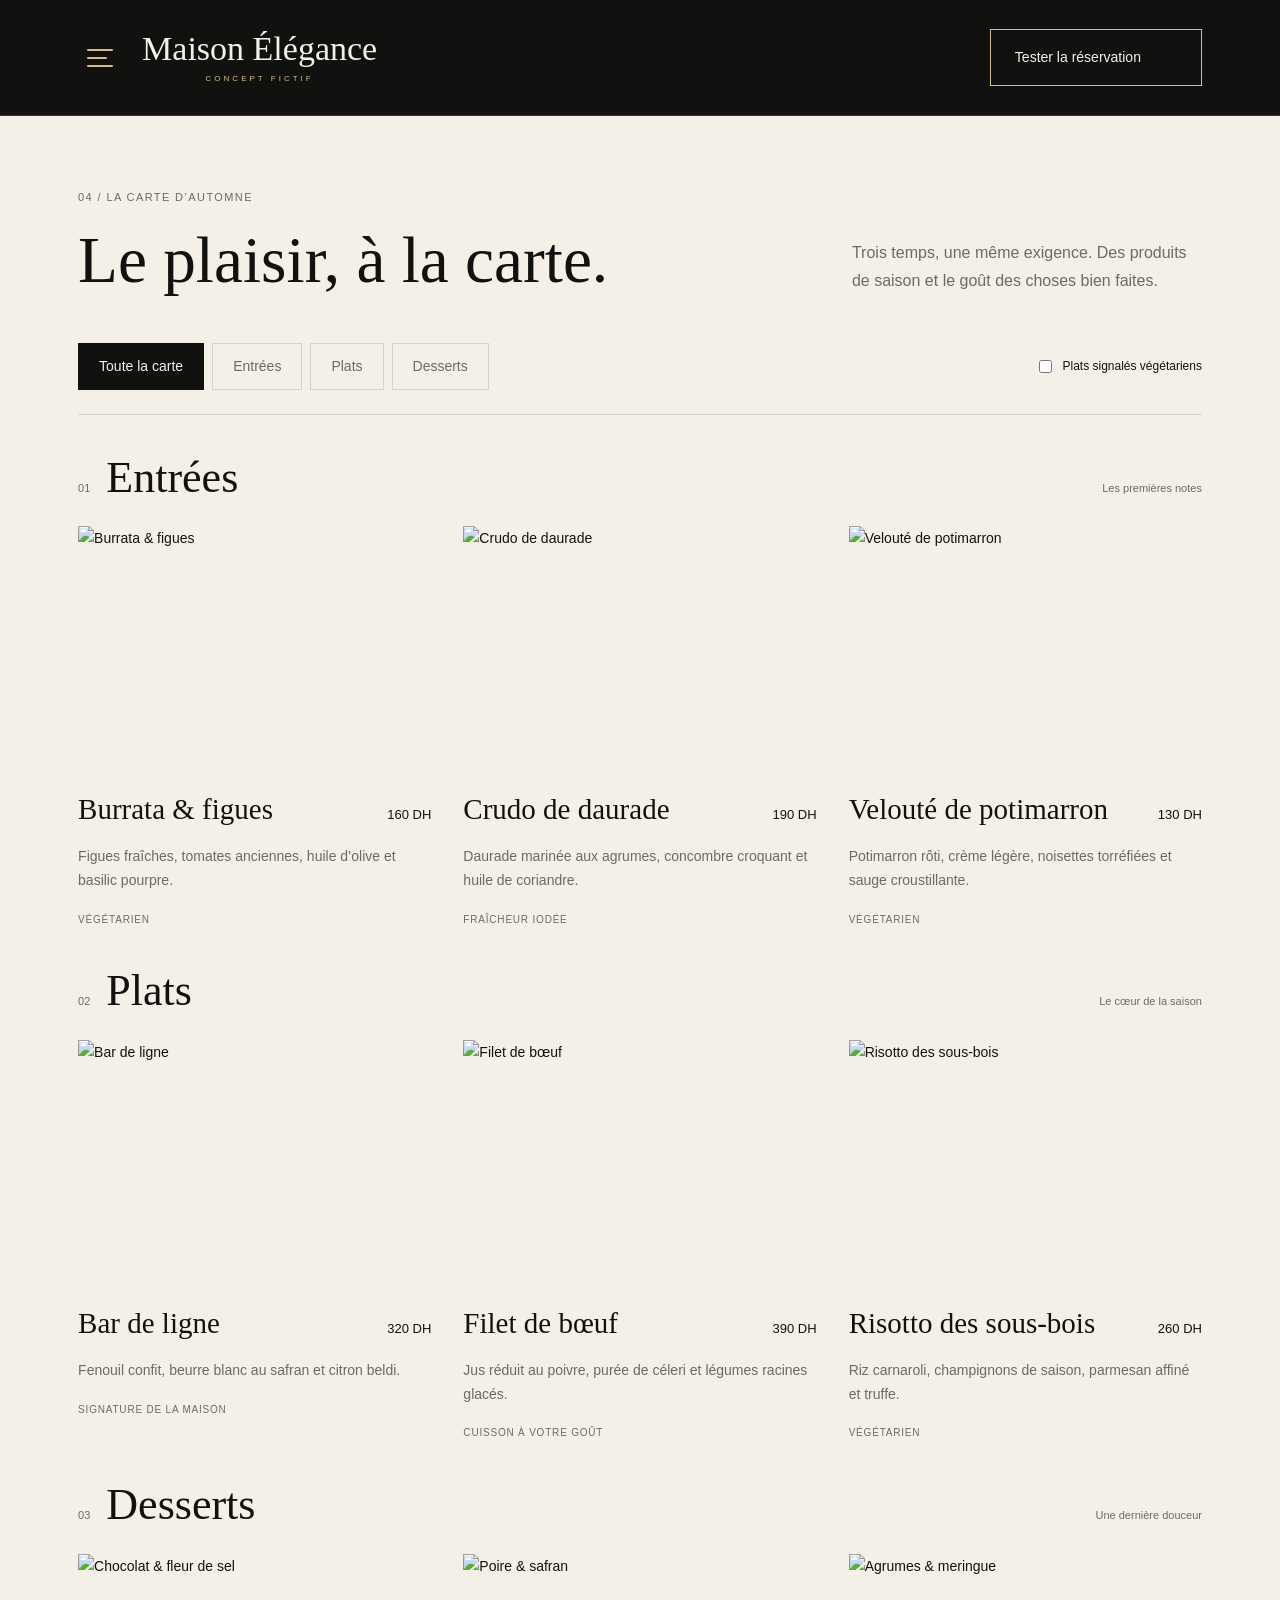
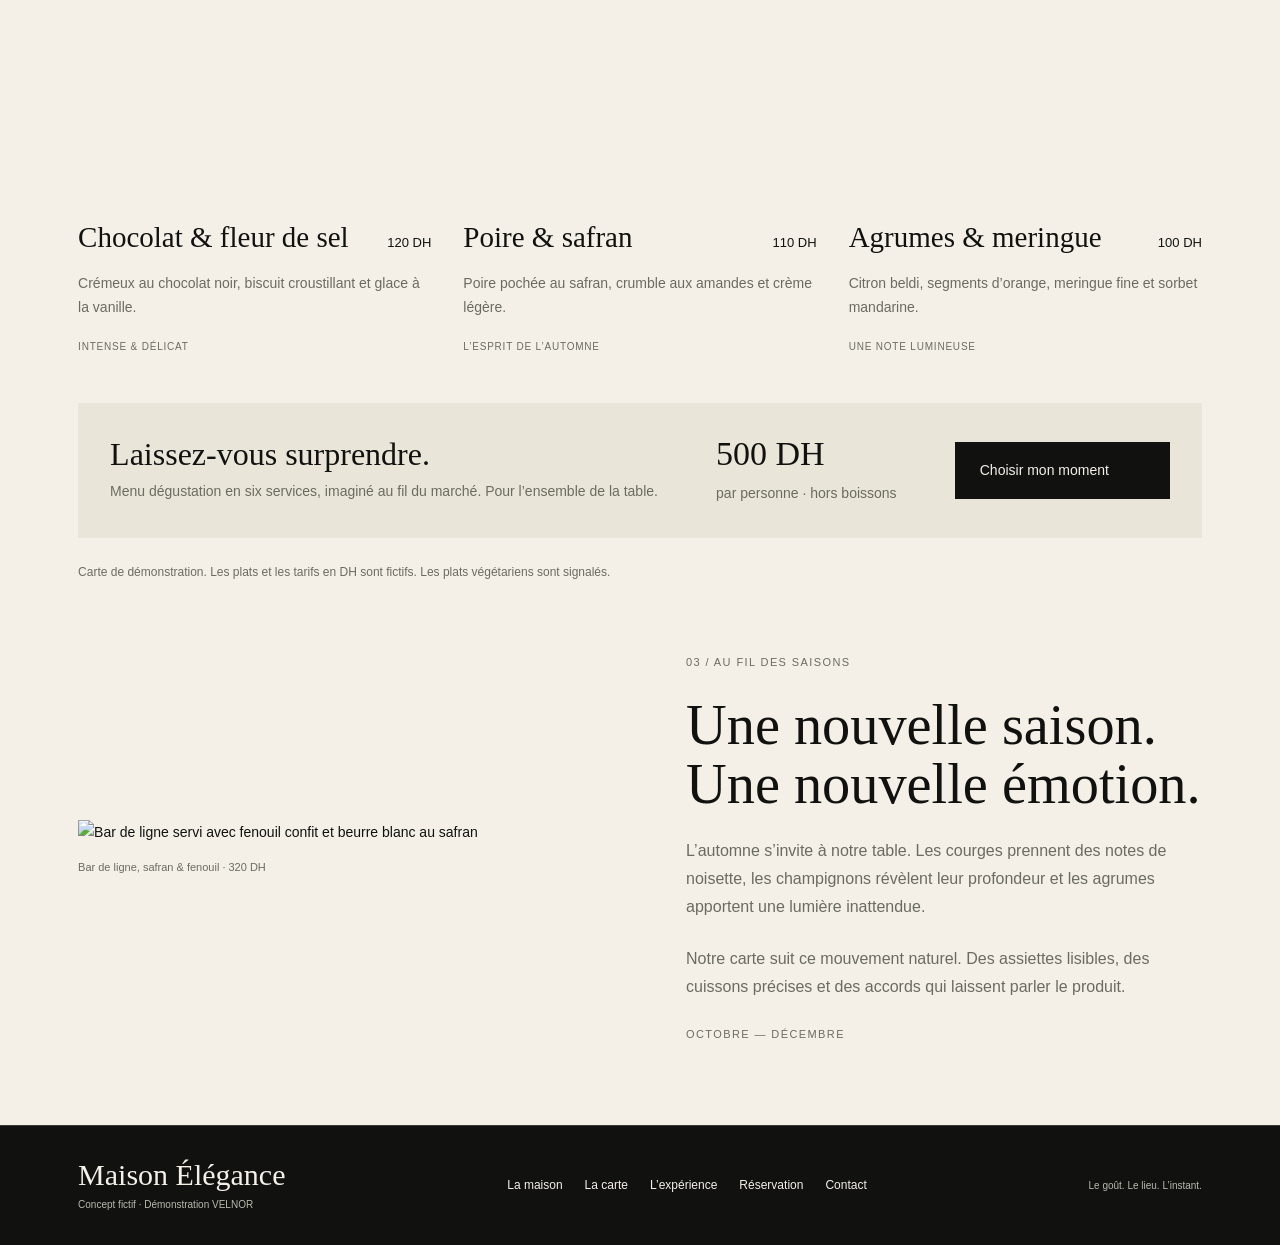
==== carte.html @ 6c057418 "Publier la démonstration Maison Élégance" ====
<!doctype html>
<html lang="fr"><head><meta charset="UTF-8"><meta name="viewport" content="width=device-width, initial-scale=1"><meta name="robots" content="noindex"><meta name="theme-color" content="#111210"><meta name="description" content="Maison Élégance, concept fictif de restaurant gastronomique à Casablanca. Une démonstration VELNOR."><title>La carte · Maison Élégance</title><link rel="stylesheet" href="fonts.css"><link rel="stylesheet" href="style.css?v=20261017-1"><script src="app.js?v=20261017-1" defer></script></head><body class=""><a class="skip" href="#main">Aller au contenu</a><header class="header" data-node-id="4:5559"><div class="header-identity"><button class="menu-toggle" type="button" aria-label="Ouvrir le menu" aria-controls="site-menu" aria-expanded="false" aria-haspopup="dialog"><span class="menu-lines" aria-hidden="true"><span></span><span></span><span></span></span></button><a class="brand" href="index.html" aria-label="Maison Élégance, accueil"><span>Maison Élégance</span><small>CONCEPT FICTIF</small></a></div><nav class="nav" id="navigation" aria-label="Réservation"><a class="button outline" href="reservation.html">Tester la réservation<img src="assets/imgArrowUpRight.svg" alt="" width="16" height="16"></a></nav></header><main class="page" id="main"><div class="page-intro"><div><p class="eyebrow">04 / La carte d’automne</p><h1>Le plaisir, à la carte.</h1></div><p>Trois temps, une même exigence. Des produits de saison et le goût des choses bien faites.</p></div><div class="filters" role="group" aria-label="Filtrer la carte"><button class="filter" data-filter="all" aria-pressed="true">Toute la carte</button><button class="filter" data-filter="entrees" aria-pressed="false">Entrées</button><button class="filter" data-filter="plats" aria-pressed="false">Plats</button><button class="filter" data-filter="desserts" aria-pressed="false">Desserts</button><label><input type="checkbox" id="vegetarian"> Plats signalés végétariens</label></div><p class="sr-only" id="menu-status" aria-live="polite" style="position:absolute;width:1px;height:1px;overflow:hidden;clip-path:inset(50%)">9 plats affichés</p><p class="empty" id="empty-menu" hidden>Aucun plat signalé végétarien dans cette catégorie. Essayez une autre catégorie ou désactivez le filtre.</p><section class="menu-section" data-category="entrees" aria-label="Entrées"><div class="category-heading"><span>01</span><h2>Entrées</h2><small>Les premières notes</small></div><div class="dishes"><button class="dish" data-vegetarian="true" aria-label="Découvrir Burrata &amp; figues"><span class="dish-image"><img src="assets/imgPhotographieDuPlat.png" alt="Burrata &amp; figues" loading="lazy"><span>Découvrir ↗</span></span><span class="dish-heading"><span class="dish-name" role="heading" aria-level="3">Burrata &amp; figues</span><span class="price">160 DH</span></span><span class="dish-description">Figues fraîches, tomates anciennes, huile d’olive et basilic pourpre.</span><span class="tag">Végétarien</span></button><button class="dish" data-vegetarian="false" aria-label="Découvrir Crudo de daurade"><span class="dish-image"><img src="assets/imgPhotographieDuPlat1.png" alt="Crudo de daurade" loading="lazy"><span>Découvrir ↗</span></span><span class="dish-heading"><span class="dish-name" role="heading" aria-level="3">Crudo de daurade</span><span class="price">190 DH</span></span><span class="dish-description">Daurade marinée aux agrumes, concombre croquant et huile de coriandre.</span><span class="tag">Fraîcheur iodée</span></button><button class="dish" data-vegetarian="true" aria-label="Découvrir Velouté de potimarron"><span class="dish-image"><img src="assets/imgPhotographieDuPlat2.png" alt="Velouté de potimarron" loading="lazy"><span>Découvrir ↗</span></span><span class="dish-heading"><span class="dish-name" role="heading" aria-level="3">Velouté de potimarron</span><span class="price">130 DH</span></span><span class="dish-description">Potimarron rôti, crème légère, noisettes torréfiées et sauge croustillante.</span><span class="tag">Végétarien</span></button></div></section><section class="menu-section" data-category="plats" aria-label="Plats"><div class="category-heading"><span>02</span><h2>Plats</h2><small>Le cœur de la saison</small></div><div class="dishes"><button class="dish" data-vegetarian="false" aria-label="Découvrir Bar de ligne"><span class="dish-image"><img src="assets/imgPhotographieDuPlat3.png" alt="Bar de ligne" loading="lazy"><span>Découvrir ↗</span></span><span class="dish-heading"><span class="dish-name" role="heading" aria-level="3">Bar de ligne</span><span class="price">320 DH</span></span><span class="dish-description">Fenouil confit, beurre blanc au safran et citron beldi.</span><span class="tag">Signature de la maison</span></button><button class="dish" data-vegetarian="false" aria-label="Découvrir Filet de bœuf"><span class="dish-image"><img src="assets/imgPhotographieDuPlat4.png" alt="Filet de bœuf" loading="lazy"><span>Découvrir ↗</span></span><span class="dish-heading"><span class="dish-name" role="heading" aria-level="3">Filet de bœuf</span><span class="price">390 DH</span></span><span class="dish-description">Jus réduit au poivre, purée de céleri et légumes racines glacés.</span><span class="tag">Cuisson à votre goût</span></button><button class="dish" data-vegetarian="true" aria-label="Découvrir Risotto des sous-bois"><span class="dish-image"><img src="assets/imgPhotographieDuPlat5.png" alt="Risotto des sous-bois" loading="lazy"><span>Découvrir ↗</span></span><span class="dish-heading"><span class="dish-name" role="heading" aria-level="3">Risotto des sous-bois</span><span class="price">260 DH</span></span><span class="dish-description">Riz carnaroli, champignons de saison, parmesan affiné et truffe.</span><span class="tag">Végétarien</span></button></div></section><section class="menu-section" data-category="desserts" aria-label="Desserts"><div class="category-heading"><span>03</span><h2>Desserts</h2><small>Une dernière douceur</small></div><div class="dishes"><button class="dish" data-vegetarian="false" aria-label="Découvrir Chocolat &amp; fleur de sel"><span class="dish-image"><img src="assets/imgPhotographieDuPlat6.png" alt="Chocolat &amp; fleur de sel" loading="lazy"><span>Découvrir ↗</span></span><span class="dish-heading"><span class="dish-name" role="heading" aria-level="3">Chocolat &amp; fleur de sel</span><span class="price">120 DH</span></span><span class="dish-description">Crémeux au chocolat noir, biscuit croustillant et glace à la vanille.</span><span class="tag">Intense & délicat</span></button><button class="dish" data-vegetarian="false" aria-label="Découvrir Poire &amp; safran"><span class="dish-image"><img src="assets/imgPhotographieDuPlat7.png" alt="Poire &amp; safran" loading="lazy"><span>Découvrir ↗</span></span><span class="dish-heading"><span class="dish-name" role="heading" aria-level="3">Poire &amp; safran</span><span class="price">110 DH</span></span><span class="dish-description">Poire pochée au safran, crumble aux amandes et crème légère.</span><span class="tag">L’esprit de l’automne</span></button><button class="dish" data-vegetarian="false" aria-label="Découvrir Agrumes &amp; meringue"><span class="dish-image"><img src="assets/imgPhotographieDuPlat8.png" alt="Agrumes &amp; meringue" loading="lazy"><span>Découvrir ↗</span></span><span class="dish-heading"><span class="dish-name" role="heading" aria-level="3">Agrumes &amp; meringue</span><span class="price">100 DH</span></span><span class="dish-description">Citron beldi, segments d’orange, meringue fine et sorbet mandarine.</span><span class="tag">Une note lumineuse</span></button></div></section><section class="tasting"><div><h2 style="font-size:32px">Laissez-vous surprendre.</h2><p>Menu dégustation en six services, imaginé au fil du marché. Pour l’ensemble de la table.</p></div><div><span class="tasting-price">500 DH</span><p>par personne · hors boissons</p></div><a class="button ink" href="reservation.html">Choisir mon moment<img src="assets/imgArrowUpRight.svg" alt="" width="16" height="16"></a></section><p class="menu-note">Carte de démonstration. Les plats et les tarifs en DH sont fictifs. Les plats végétariens sont signalés.</p><section class="split season"><figure style="margin:0"><img class="portrait" src="assets/imgBarEtFenouil.png" alt="Bar de ligne servi avec fenouil confit et beurre blanc au safran" loading="lazy"><figcaption class="caption">Bar de ligne, safran & fenouil · 320 DH</figcaption></figure><div class="editorial"><p class="eyebrow">03 / Au fil des saisons</p><h2>Une nouvelle saison. Une nouvelle émotion.</h2><p>L’automne s’invite à notre table. Les courges prennent des notes de noisette, les champignons révèlent leur profondeur et les agrumes apportent une lumière inattendue.</p><p>Notre carte suit ce mouvement naturel. Des assiettes lisibles, des cuissons précises et des accords qui laissent parler le produit.</p><p class="eyebrow">Octobre — Décembre</p></div></section></main><dialog id="dish-dialog" aria-labelledby="dish-title"><button class="dialog-close" aria-label="Fermer le détail du plat">×</button><img class="dialog-photo" alt=""><div class="dialog-content"><p class="tag"></p><div class="dish-heading"><h2 id="dish-title"></h2><span class="dialog-price price"></span></div><p class="dialog-description"></p><p class="form-info">Les ingrédients présentés ne constituent pas une liste exhaustive des allergènes.</p><a class="button ink" href="reservation.html">Tester la réservation<img src="assets/imgArrowUpRight.svg" alt="" width="16" height="16"></a></div></dialog><footer class="footer"><div><a class="footer-brand" href="index.html">Maison Élégance</a><p class="copyright">Concept fictif · Démonstration VELNOR</p></div><nav class="footer-links" aria-label="Navigation de pied de page"><a href="maison.html">La maison</a><a href="carte.html">La carte</a><a href="experience.html">L’expérience</a><a href="reservation.html">Réservation</a><a href="contact.html">Contact</a></nav><p>Le goût. Le lieu. L’instant.</p></footer><dialog class="navigation-drawer" id="site-menu" aria-label="Menu Maison Élégance"><div class="drawer-top"><button class="drawer-close" type="button" aria-label="Fermer le menu" autofocus><span class="menu-lines is-cross" aria-hidden="true"><span></span><span></span><span></span></span></button><span class="drawer-heading">Maison Élégance<small>CONCEPT FICTIF</small></span></div><div class="drawer-content"><p class="eyebrow">Explorez la maison</p><nav class="drawer-links" aria-label="Toutes les pages"><a href="index.html"><span class="drawer-number" aria-hidden="true">01</span><span>Accueil</span><span class="drawer-link-arrow" aria-hidden="true">↗</span></a><a href="maison.html"><span class="drawer-number" aria-hidden="true">02</span><span>La maison</span><span class="drawer-link-arrow" aria-hidden="true">↗</span></a><a href="carte.html" aria-current="page"><span class="drawer-number" aria-hidden="true">03</span><span>La carte</span><span class="drawer-link-arrow" aria-hidden="true">↗</span></a><a href="experience.html"><span class="drawer-number" aria-hidden="true">04</span><span>L’expérience</span><span class="drawer-link-arrow" aria-hidden="true">↗</span></a><a href="reservation.html"><span class="drawer-number" aria-hidden="true">05</span><span>Réservation</span><span class="drawer-link-arrow" aria-hidden="true">↗</span></a><a href="contact.html"><span class="drawer-number" aria-hidden="true">06</span><span>Contact</span><span class="drawer-link-arrow" aria-hidden="true">↗</span></a></nav><div class="drawer-signature"><span>MÉ</span><p>Le goût. Le lieu. L’instant.</p><small>GASTRONOMIE CONTEMPORAINE</small></div></div></dialog></body></html>
---- fonts.css ----
@font-face {
  font-family: 'Cormorant Garamond';
  font-style: italic;
  font-weight: 400;
  font-display: swap;
  src: url(assets/font-0.ttf) format('truetype');
}
@font-face {
  font-family: 'Cormorant Garamond';
  font-style: normal;
  font-weight: 400;
  font-display: swap;
  src: url(assets/font-1.ttf) format('truetype');
}
@font-face {
  font-family: 'Cormorant Garamond';
  font-style: normal;
  font-weight: 500;
  font-display: swap;
  src: url(assets/font-2.ttf) format('truetype');
}
@font-face {
  font-family: 'Inter';
  font-style: normal;
  font-weight: 400;
  font-display: swap;
  src: url(assets/font-3.ttf) format('truetype');
}
@font-face {
  font-family: 'Inter';
  font-style: normal;
  font-weight: 500;
  font-display: swap;
  src: url(assets/font-4.ttf) format('truetype');
}
@font-face {
  font-family: 'Inter';
  font-style: normal;
  font-weight: 600;
  font-display: swap;
  src: url(assets/font-5.ttf) format('truetype');
}
---- style.css ----
:root{--ink:#111210;--cream:#f4f0e8;--paper:#fcfaf6;--gold:#d7bd8d;--muted:#6c6b61;--line:#d8d3c7;--serif:'Cormorant Garamond',Georgia,serif;--sans:Inter,Arial,sans-serif}*{box-sizing:border-box}body{margin:0;background:var(--cream);color:var(--ink);font:14px/1.75 var(--sans)}a{color:inherit;text-decoration:none}button,input,select,textarea{font:inherit}button,a,input,select,textarea{-webkit-tap-highlight-color:transparent}button{cursor:pointer}a:focus-visible,button:focus-visible,input:focus-visible,select:focus-visible,textarea:focus-visible{outline:2px solid #b89a62;outline-offset:5px}button:disabled{cursor:default}h1,h2,h3,p{margin:0}h1,h2,h3{font-family:var(--serif);font-weight:400;line-height:1.04}h1{font-size:clamp(48px,5.1vw,76px)}h2{font-size:clamp(38px,4.4vw,64px)}h3{font-size:32px}.skip{position:fixed;top:-80px;left:20px;padding:10px 20px;background:var(--gold);z-index:100}.skip:focus{top:10px}.header{height:116px;padding:0 max(32px,6.1vw);display:flex;align-items:center;justify-content:space-between;background:var(--ink);color:var(--cream);border-bottom:1px solid #ffffff26;position:relative;z-index:20}.brand{display:flex;flex-direction:column;align-items:center;flex-shrink:0}.brand span{font:500 34px/1.15 var(--serif)}.brand small{font-size:8px;letter-spacing:3px;color:var(--gold);margin-top:4px}.nav{display:flex;align-items:center;gap:30px}.nav>a:not(.button){font-size:13px;padding:12px 0;position:relative}.nav>a[aria-current=page]:not(.button):after{content:'';position:absolute;bottom:4px;left:0;right:0;height:1px;background:var(--gold)}.nav a:not(.button):hover{color:var(--gold)}.button{display:inline-flex;align-items:center;justify-content:center;gap:20px;min-height:56px;padding:15px 24px;border:1px solid var(--gold);font-size:14px;font-weight:500;background:transparent;color:var(--cream);transition:background .2s,color .2s}.button:hover{background:var(--gold);color:var(--ink)}.button img{display:block;flex-shrink:0}.button.gold{background:var(--gold);color:var(--ink)}.button.gold:hover{background:#e4cea7}.button.ink{background:var(--ink);border-color:var(--ink);color:var(--cream)}.button.ink:hover{background:#30332c}.menu-toggle{display:none;background:none;color:var(--cream);border:1px solid #d7bd8d60;padding:8px 14px}.home{background:var(--ink);color:var(--cream)}.home .header{background:transparent}.hero{min-height:100svh;position:relative;display:flex;flex-direction:column;background:var(--ink)}.hero-photo,.experience-photo{position:absolute;inset:0;width:100%;height:100%;object-fit:cover}.hero:after{content:'';position:absolute;inset:0;background:linear-gradient(180deg,rgba(11,16,13,.73),rgba(16,18,15,.19) 40%,rgba(11,16,15,.94));pointer-events:none}.hero-content{z-index:1;position:relative;padding:clamp(72px,14vh,218px) max(32px,6.1vw) 32px;flex:1;display:flex;flex-direction:column;justify-content:space-between;gap:65px}.hero-invitation{max-width:990px;display:flex;flex-direction:column;align-items:flex-start;gap:26px}.eyebrow{font-size:11px;font-weight:500;letter-spacing:1.4px;text-transform:uppercase;color:var(--muted)}.hero .eyebrow{color:var(--gold);display:flex;gap:14px;align-items:center}.hero .eyebrow:before{content:'';height:1px;width:32px;background:var(--gold)}.hero h1{font-size:clamp(52px,7.25vw,104px);line-height:.98;max-width:990px}.hero-description{font-size:17px;line-height:1.7;max-width:510px}.actions{display:flex;gap:12px;flex-wrap:wrap;margin-top:6px}.hero-bottom{display:flex;align-items:end;justify-content:space-between;gap:32px;color:#b9b9ac;font-size:11px;line-height:1.6}.hero-bottom p{max-width:430px}.home-explore{display:flex;gap:28px;flex-wrap:wrap}.home-explore a{padding-bottom:6px;border-bottom:1px solid #d7bd8d60;color:var(--cream)}.page{max-width:1440px;margin:auto;padding:72px max(32px,6.1vw) 80px}.page-intro{display:flex;justify-content:space-between;align-items:end;gap:48px;margin-bottom:40px}.page-intro>div{display:flex;flex-direction:column;gap:20px}.page-intro>p{max-width:350px;color:var(--muted);font-size:16px}.split{display:grid;grid-template-columns:1fr 1fr;gap:8.2%;align-items:center}.editorial{display:flex;flex-direction:column;gap:24px}.editorial>p:not(.eyebrow){color:var(--muted);font-size:16px;line-height:1.75}.portrait{width:100%;height:590px;object-fit:cover}.caption{font-size:11px;color:var(--muted);margin-top:14px}.signature{border-top:1px solid var(--line);padding-top:20px;display:flex;align-items:center;justify-content:space-between;font:italic 26px var(--serif)}.signature span{color:#b89a62;font-style:normal;font-size:30px}.philosophy{background:var(--ink);color:var(--cream);padding:72px max(32px,6.1vw)}.philosophy>div{max-width:1264px;margin:auto}.philosophy .eyebrow{color:var(--gold)}.philosophy-title{display:flex;gap:50px;align-items:start;margin-bottom:40px}.philosophy-title>.eyebrow{width:295px}.convictions{display:grid;grid-template-columns:repeat(3,1fr);gap:40px}.conviction{border-top:1px solid #36382f;padding-top:20px}.roman{font:italic 32px var(--serif);color:var(--gold);margin-bottom:20px}.conviction h3{font-size:34px;margin-bottom:18px}.conviction p:last-child{color:#b9b9ac;font-size:15px}.next-page{margin-top:35px}.filters{display:flex;gap:8px;flex-wrap:wrap;align-items:center;border-bottom:1px solid var(--line);padding:8px 0 24px;margin-bottom:32px}.filter{border:1px solid var(--line);background:transparent;color:var(--muted);padding:10px 20px}.filter[aria-pressed=true]{background:var(--ink);color:var(--cream);border-color:var(--ink)}.filter:hover{border-color:var(--ink)}.filters label{margin-left:auto;display:flex;gap:8px;align-items:center;font-size:12px}.menu-section{margin-top:40px}.menu-section[hidden],.dish[hidden]{display:none}.category-heading{display:flex;align-items:baseline;gap:16px;margin-bottom:26px}.category-heading span{color:var(--muted);font-size:11px}.category-heading h2{font-size:44px}.category-heading small{margin-left:auto;color:var(--muted);font-size:11px}.dishes{display:grid;grid-template-columns:repeat(3,minmax(0,1fr));gap:32px}.dish{min-width:0;text-align:left;border:0;padding:0;background:transparent;color:var(--ink);display:flex;flex-direction:column;gap:18px}.dish-image{overflow:hidden;height:250px;width:100%;position:relative}.dish-image img{height:100%;width:100%;object-fit:cover;display:block;transition:transform .3s}.dish:hover .dish-image img{transform:scale(1.035)}.dish-image span{position:absolute;bottom:12px;right:12px;background:var(--paper);padding:6px 12px;font-size:10px;opacity:0;transition:opacity .2s}.dish:hover .dish-image span,.dish:focus-visible .dish-image span{opacity:1}.dish-heading{display:flex;align-items:baseline;gap:12px;justify-content:space-between;width:100%}.dish-heading .dish-name{font-size:29px}.price{font-size:13px;white-space:nowrap}.dish-description{font-size:14px;line-height:1.7;color:var(--muted)}.tag{font-size:10px;text-transform:uppercase;color:var(--muted);letter-spacing:.8px}.tasting{margin-top:48px;padding:32px;background:#eae5d9;display:flex;justify-content:space-between;align-items:center;gap:24px}.tasting p{color:var(--muted);font-size:14px;margin-top:8px}.tasting-price{white-space:nowrap;font:34px var(--serif)}.menu-note{color:var(--muted);font-size:12px;margin-top:24px}.season{margin-top:70px}.season .portrait{height:440px}.experience{background:var(--ink);color:var(--cream);position:relative;min-height:calc(100svh - 116px);padding:64px max(32px,6.1vw);display:flex;flex-direction:column;justify-content:space-between;gap:70px}.experience:after{content:'';position:absolute;inset:0;background:rgba(16,18,15,.5)}.experience>*:not(img){z-index:1;position:relative}.experience .eyebrow{color:var(--gold)}.experience-invitation{max-width:880px;margin:auto;text-align:center;display:flex;flex-direction:column;align-items:center;gap:28px}.experience-invitation h1{font-size:clamp(52px,5.3vw,76px)}.experience-invitation>p{font-size:16px;max-width:780px}.experience-bottom{text-align:center;color:var(--gold);font-size:10px;letter-spacing:1.8px}.reservation{align-items:start;grid-template-columns:430fr 734fr;gap:8%}.reservation .editorial{padding-top:22px}.notice{border-left:1px solid #b89a62;padding-left:20px;font-size:13px;color:var(--muted)}.notice strong{display:block;color:var(--ink);font-size:12px;margin-bottom:8px}.booking-form{background:var(--paper);padding:32px;display:flex;flex-direction:column;gap:24px}.form-heading{display:flex;justify-content:space-between;align-items:center;border-bottom:1px solid var(--line);padding-bottom:22px}.form-heading span{font-size:9px;color:var(--muted);letter-spacing:1px}.fields{display:grid;grid-template-columns:repeat(3,minmax(0,1fr));gap:16px}.fields.two{grid-template-columns:repeat(2,minmax(0,1fr))}.field{display:flex;flex-direction:column;gap:10px;font-size:12px;font-weight:500;min-width:0}.field input,.field select,.field textarea{width:100%;min-width:0;min-height:58px;border:1px solid var(--line);border-radius:2px;background:var(--paper);padding:16px;color:var(--ink);font-size:14px;font-weight:400}.field textarea{resize:vertical}.form-info{font-size:11px;color:var(--muted);line-height:1.7}.booking-form .button{width:100%}.error{color:#8b3226;font-size:12px;line-height:1.5}.confirmation{padding:36px;background:var(--paper);border-top:3px solid #b89a62;display:flex;flex-direction:column;gap:22px}.confirmation[hidden]{display:none}.confirmation dl{display:grid;grid-template-columns:1fr 1fr;gap:14px}.confirmation dt{font-size:11px;color:var(--muted)}.confirmation dd{margin:0;font-size:15px}.checkmark{height:44px;width:44px;border:1px solid #b89a62;border-radius:50%;display:grid;place-items:center;color:#b89a62;font-size:24px}.contact-page{background:var(--ink);color:var(--cream)}.contact-page .eyebrow{color:var(--gold)}.contact-grid{display:grid;grid-template-columns:450fr 726fr;gap:88px}.contact-info{display:flex;flex-direction:column;gap:28px}.contact-info h2{font:11px var(--sans);color:var(--gold);letter-spacing:1px;margin-bottom:12px}.contact-info p{font-size:16px;line-height:1.8}.hours{border-top:1px solid #36382f;padding-top:24px}.hours dl{display:grid;grid-template-columns:auto auto;gap:16px 24px;font-size:13px}.hours dd{margin:0;text-align:right;color:#b9b9ac}.contact-info .form-info{color:#b9b9ac;font-size:11px}.map{background:#e7e3d9;height:456px;position:relative;overflow:hidden;display:flex;flex-direction:column;justify-content:space-between;padding:32px;color:var(--muted)}.map-roads{position:absolute;inset:0;background:linear-gradient(transparent 26%,#f5f2e9 26%,#f5f2e9 28%,transparent 28%,transparent 53%,#f5f2e9 53%,#f5f2e9 55%,transparent 55%,transparent 76%,#f5f2e9 76%,#f5f2e9 78%,transparent 78%),linear-gradient(90deg,transparent 18%,#f5f2e9 18%,#f5f2e9 19.2%,transparent 19.2%,transparent 51%,#f5f2e9 51%,#f5f2e9 52.2%,transparent 52.2%,transparent 82%,#f5f2e9 82%,#f5f2e9 83.2%,transparent 83.2%)}.map-garden{position:absolute;left:20%;top:31%;width:20%;height:17%;background:#d5d8ca;border-radius:3px}.map-square{position:absolute;left:64%;top:59%;width:14%;height:11%;background:#dad3c4;border-radius:3px}.map>p{font-size:10px;position:relative}.map-pin{position:relative;align-self:center;display:flex;flex-direction:column;align-items:center;gap:16px}.map-pin span{background:var(--ink);color:var(--gold);font:25px var(--serif);width:62px;height:62px;border-radius:50%;display:grid;place-items:center}.map-pin div{background:var(--paper);padding:16px 24px;text-align:center}.map-pin strong{font:28px var(--serif);display:block;color:var(--ink)}.map-pin small{font-size:10px}.copy-button{background:none;padding:0;border:0;color:var(--cream);text-align:left}.copy-button span{display:block;font-size:10px;color:var(--gold);margin-top:6px}.contact-actions{display:flex;gap:12px;flex-wrap:wrap;margin-top:8px}.footer{background:var(--ink);color:#b9b9ac;border-top:1px solid #36382f;padding:32px max(32px,6.1vw);display:flex;justify-content:space-between;gap:30px;align-items:center;font-size:10px}.footer-brand{font:30px var(--serif);color:var(--cream)}.footer-links{display:flex;gap:22px;flex-wrap:wrap;font-size:12px;color:var(--cream)}.footer .copyright{margin-top:4px}dialog{width:min(820px,calc(100% - 32px));border:0;background:var(--paper);color:var(--ink);padding:0;max-height:90svh;overflow:auto}dialog::backdrop{background:#111210b8;backdrop-filter:blur(4px)}.dialog-close{position:absolute;top:16px;right:16px;background:var(--paper);border:0;width:40px;height:40px;font-size:25px;z-index:2}.dialog-photo{display:block;width:100%;height:360px;object-fit:cover}.dialog-content{padding:32px;display:flex;flex-direction:column;gap:16px}.dialog-content h2{font-size:40px}.dialog-content .button{align-self:start;margin-top:8px}.dialog-content>p{color:var(--muted)}.dialog-content .tag{color:#9a7c45}.empty{padding:32px;background:var(--paper);color:var(--muted)}.empty[hidden]{display:none}.status{min-height:22px;font-size:12px;color:var(--gold)}.home .header{animation:kf_4_5559_opacity_0 2s linear,kf_4_5559_translate_0 2s linear;animation-iteration-count:infinite}.hero-content{animation:kf_4_5571_opacity_0 2s linear,kf_4_5571_translate_0 2s linear;animation-iteration-count:infinite}@keyframes kf_4_5559_opacity_0{0%{animation-timing-function:ease-out;opacity:.9}40%{opacity:1}100%{opacity:1}}@keyframes kf_4_5559_translate_0{0%{animation-timing-function:ease-out;translate:0px 8px}40%{translate:0px 0px}100%{translate:0px 0px}}@keyframes kf_4_5571_opacity_0{0%{opacity:.9}6%{animation-timing-function:ease-out;opacity:.9}46%{opacity:1}100%{opacity:1}}@keyframes kf_4_5571_translate_0{0%{translate:0px 8px}6%{animation-timing-function:ease-out;translate:0px 8px}46%{translate:0px 0px}100%{translate:0px 0px}}@media(min-width:1600px){.header{padding-inline:max(88px,calc((100vw - 1264px)/2))}.hero-content{padding-inline:max(88px,calc((100vw - 1264px)/2))}}@media(max-width:1100px){.header{padding:0 40px;height:96px}.brand span{font-size:30px}.nav{gap:20px}.nav>a:not(.button){font-size:12px}.nav>.button{padding:14px 16px;gap:12px}.page{padding:56px 40px}.split{gap:48px}.portrait{height:510px}.contact-grid{gap:40px}.fields{grid-template-columns:1fr}.fields.two{grid-template-columns:1fr 1fr}.dishes{gap:24px}.dish-image{height:220px}.experience{min-height:calc(100svh - 96px)}}@media(max-width:850px){.menu-toggle{display:block}.header{height:88px;padding:0 32px}.nav{display:none;position:absolute;top:88px;left:0;right:0;padding:24px 32px 32px;background:var(--ink);flex-direction:column;align-items:stretch;gap:8px;border-bottom:1px solid #36382f}.nav.open{display:flex}.nav>a:not(.button){font-size:15px}.nav>.button{margin-top:12px}.page{padding:48px 32px}.page-intro{align-items:start;flex-direction:column;gap:24px}.page-intro>p{max-width:550px}.split{gap:32px}.portrait{height:430px}.editorial>p:not(.eyebrow){font-size:14px}.philosophy-title{flex-direction:column;gap:24px}.convictions{gap:24px}.conviction h3{font-size:28px}.conviction p:last-child{font-size:13px}.dishes{grid-template-columns:1fr}.dish{display:grid;grid-template-columns:230px 1fr;grid-template-rows:auto 1fr auto;column-gap:24px;row-gap:8px}.dish-image{grid-row:1/4;height:186px}.dish-heading{align-self:end}.dish-description{align-self:center}.dish-image span{opacity:1}.filters label{width:100%;margin:8px 0 0}.reservation{grid-template-columns:1fr}.reservation .editorial{max-width:550px}.fields{grid-template-columns:repeat(3,minmax(0,1fr))}.contact-grid{grid-template-columns:1fr}.contact-info{display:grid;grid-template-columns:1fr 1fr;gap:30px}.contact-info>.form-info,.contact-info>.contact-actions,.contact-info>.status{grid-column:1/-1}.contact-info .hours{grid-column:2;grid-row:1/3;border-top:0;padding-top:0}.experience{min-height:calc(100svh - 88px);padding-inline:32px}.footer{align-items:start;flex-wrap:wrap}.hero-content{padding-top:100px}.hero-bottom{align-items:start;flex-direction:column;gap:24px}.home-explore{gap:22px}}@media(max-width:550px){.header{height:84px;padding:0 24px}.brand span{font-size:28px}.nav{top:84px;padding-inline:24px}.hero-content{padding:100px 24px 24px;gap:60px}.hero h1{font-size:56px}.hero-description{font-size:15px}.hero-invitation{gap:24px}.hero .eyebrow{font-size:9px;letter-spacing:.7px}.actions{width:100%;flex-direction:column}.actions .button{width:100%}.hero-bottom p{font-size:10px}.home-explore{font-size:11px;gap:20px}.page{padding:40px 24px 48px}.split{grid-template-columns:1fr;gap:32px}.portrait{height:430px}.editorial>p:not(.eyebrow){font-size:15px}.philosophy{padding:48px 24px}.convictions{grid-template-columns:1fr;gap:30px}.conviction h3{font-size:32px}.conviction p:last-child{font-size:14px}.philosophy-title{margin-bottom:30px}.category-heading h2{font-size:38px}.category-heading small{font-size:9px}.dish{display:flex;gap:16px}.dish-image{height:236px}.dish-heading .dish-name{font-size:29px}.dishes{gap:32px}.filter{padding:10px 14px;font-size:12px}.tasting{flex-direction:column;align-items:start;padding:24px}.menu-note{font-size:11px}.season{margin-top:48px}.season .portrait{height:342px}.experience{min-height:calc(100svh - 84px);padding:40px 24px}.experience-invitation h1{font-size:52px}.experience-invitation>p{font-size:15px}.experience .eyebrow{font-size:9px}.experience-bottom{font-size:8px;letter-spacing:1px}.booking-form{padding:24px;gap:22px}.form-heading h2{font-size:30px}.fields{grid-template-columns:1fr}.fields.two{grid-template-columns:1fr}.confirmation{padding:24px}.contact-info{display:flex;gap:28px}.contact-info .hours{border-top:1px solid #36382f;padding-top:24px}.contact-info p{font-size:15px}.map{height:370px;padding:24px}.footer{padding:28px 24px;gap:20px}.footer-links{gap:16px;font-size:11px}.dialog-photo{height:250px}.dialog-content{padding:24px}.dialog-content h2{font-size:34px}}@media(prefers-reduced-motion:reduce){*,*:before,*:after{animation:none!important;transition:none!important}}

.dish-name{font-family:var(--serif);font-weight:400;line-height:1.08}.home-explore{align-items:center}.discover-arrow{border:0!important;padding-bottom:0!important}.discover-arrow img{display:block}.field:has(.field-icon){position:relative}.field-icon{position:absolute;right:16px;bottom:20px;pointer-events:none}.field:has(.field-icon) select{appearance:none;padding-right:42px}.field:has(.field-icon) input[type=date]{padding-right:42px}.field input[type=date]::-webkit-calendar-picker-indicator{opacity:0;position:absolute;right:8px;width:24px;height:32px;cursor:pointer}

/* Smooth movement, without the original repeating entrance animations. */
:root{--motion-ease:cubic-bezier(.22,1,.36,1)}
html{scroll-behavior:smooth}
.home .header,.hero-content{animation:none}
main{animation:page-arrive .55s var(--motion-ease) backwards;opacity:1;transition:opacity .19s ease,translate .19s ease}
.is-leaving main{animation:none;opacity:0;translate:0 -6px;pointer-events:none}
@keyframes page-arrive{from{opacity:0;transform:translateY(14px)}to{opacity:1;transform:translateY(0)}}
.button{transition:background .3s ease,color .3s ease,border-color .3s ease,transform .4s var(--motion-ease)}
.button img{transition:transform .4s var(--motion-ease)}
.button:hover img{transform:translate(2px,-2px)}
.filter,.menu-toggle{transition:background .28s ease,color .28s ease,border-color .28s ease}
.nav>a,.home-explore a,.footer-links a{transition:color .25s ease,border-color .25s ease}
.dish-image img{transition:transform .65s var(--motion-ease)}
.dish-image span{transition:opacity .3s ease,transform .4s var(--motion-ease);transform:translateY(4px)}
.dish:hover .dish-image span,.dish:focus-visible .dish-image span{transform:translateY(0)}
.field input,.field select,.field textarea{transition:border-color .25s ease,box-shadow .25s ease}
.field input:focus,.field select:focus,.field textarea:focus{border-color:#b89a62;box-shadow:0 0 0 3px #b89a6214}
::view-transition-old(root){animation:content-out .18s ease both}
::view-transition-new(root){animation:content-in .32s var(--motion-ease) both}
@keyframes content-out{to{opacity:0}}
@keyframes content-in{from{opacity:0}to{opacity:1}}
@media(max-width:850px){
 .nav{display:flex;opacity:0;visibility:hidden;pointer-events:none;transform:translateY(-10px);transition:opacity .28s ease,transform .38s var(--motion-ease),visibility 0s linear .38s}
 .nav.open{opacity:1;visibility:visible;pointer-events:auto;transform:translateY(0);transition-delay:0s}
}
@media(prefers-reduced-motion:reduce){
 html{scroll-behavior:auto}
 *,*:before,*:after{animation:none!important;transition:none!important}
 main{transform:none!important}
 ::view-transition-old(root),::view-transition-new(root){animation:none!important}
}
::view-transition{pointer-events:none}

/* Three-line navigation, available on every screen size. */
.header{gap:28px}
.header-identity{display:flex;align-items:center;gap:20px;min-width:0}
.header .menu-toggle,.drawer-close{display:flex;align-items:center;justify-content:center;flex-shrink:0;width:44px;height:44px;padding:0;border:0;background:transparent;color:var(--gold);cursor:pointer}
.menu-lines{display:block;position:relative;width:26px;height:22px}
.menu-lines>span{display:block;position:absolute;left:0;width:26px;height:2px;background:currentColor;border-radius:1px;transition:transform .35s var(--motion-ease),opacity .2s ease,width .3s ease}
.menu-lines>span:nth-child(1){top:2px}
.menu-lines>span:nth-child(2){top:10px;width:20px}
.menu-lines>span:nth-child(3){top:18px}
.menu-toggle:hover .menu-lines>span:nth-child(2){width:26px}
.menu-toggle[aria-expanded=true] .menu-lines>span:nth-child(1),.is-cross>span:nth-child(1){transform:translateY(8px) rotate(45deg)}
.menu-toggle[aria-expanded=true] .menu-lines>span:nth-child(2),.is-cross>span:nth-child(2){opacity:0}
.menu-toggle[aria-expanded=true] .menu-lines>span:nth-child(3),.is-cross>span:nth-child(3){transform:translateY(-8px) rotate(-45deg)}
html.menu-is-open{overflow:hidden;scrollbar-gutter:stable}
.navigation-drawer{position:fixed;inset:0 auto 0 0;margin:0;width:min(430px,92vw);max-width:none;height:100dvh;max-height:none;padding:0;border:0;border-right:1px solid #d7bd8d35;border-radius:0;background:var(--ink);color:var(--cream);overflow-y:auto;overscroll-behavior:contain;box-shadow:24px 0 80px #0004}
.navigation-drawer::backdrop{background:#080c09a8;backdrop-filter:blur(5px);animation:drawer-shade-in .35s ease both}
.navigation-drawer.is-closing::backdrop{animation:drawer-shade-out .26s ease both}
.drawer-top{display:flex;align-items:center;gap:20px;padding:30px 28px;border-bottom:1px solid #d7bd8d26}
.drawer-heading{font:30px/1.1 var(--serif);text-align:center}
.drawer-heading small{display:block;margin-top:8px;color:var(--gold);font:8px var(--sans);letter-spacing:3px}
.drawer-content{padding:28px 34px;display:flex;flex-direction:column;min-height:calc(100dvh - 112px)}
.drawer-content>.eyebrow{font-size:10px;letter-spacing:2px;color:var(--gold);margin-bottom:24px}
.drawer-links{display:flex;flex-direction:column}
.drawer-links a{display:flex;align-items:center;gap:20px;padding:13px 0;color:var(--cream);border-bottom:1px solid #d7bd8d1c;font:30px/1.2 var(--serif);transition:color .25s ease,padding-left .35s var(--motion-ease)}
.drawer-links a:hover,.drawer-links a[aria-current=page]{color:var(--gold)}
.drawer-links a:hover{padding-left:8px}
.drawer-number{color:#b8aa91;font:10px var(--sans);letter-spacing:1px}
.drawer-link-arrow{margin-left:auto;font:18px var(--sans);opacity:0;transform:translate(-4px,4px);transition:opacity .25s ease,transform .35s var(--motion-ease)}
.drawer-links a:hover .drawer-link-arrow,.drawer-links a[aria-current=page] .drawer-link-arrow{opacity:1;transform:translate(0,0)}
.drawer-signature{margin-top:auto;padding-top:40px}
.drawer-signature>span{font:30px var(--serif);color:var(--gold)}
.drawer-signature p{font:italic 24px var(--serif);margin:12px 0}
.drawer-signature small{font-size:8px;letter-spacing:1.7px;color:#b9b9ac}
@keyframes drawer-shade-in{from{opacity:0}to{opacity:1}}
@keyframes drawer-shade-out{from{opacity:1}to{opacity:0}}
@media(max-width:1000px){.header .nav{display:none;visibility:hidden;pointer-events:none}.header-identity{gap:20px}}
@media(max-width:550px){.header-identity{gap:14px}.header .menu-toggle{width:36px}.drawer-top{padding:20px 20px;gap:16px}.drawer-heading{font-size:27px}.drawer-content{padding:28px 26px;min-height:calc(100dvh - 85px)}.drawer-links a{font-size:29px;padding:14px 0}.drawer-signature{padding-top:28px}}
@media(prefers-reduced-motion:reduce){.navigation-drawer::backdrop{animation:none!important}.drawer-links a,.menu-lines>span{transition:none!important}}

/* Keep outline actions legible for pointer, keyboard and touch interaction. */
.button.outline:is(:hover,:focus-visible,:active){background:var(--gold);border-color:var(--gold);color:var(--ink)}
.button.outline:is(:hover,:focus-visible,:active) img{filter:brightness(0)}

/* An editorial journey through the experience, within the existing identity. */
.experience-page{background:var(--cream)}
.experience-intro{min-height:690px;min-height:max(620px,calc(86svh - 116px));gap:54px;padding-block:44px 32px}
.experience-intro:after{background:linear-gradient(180deg,#11121045,#11121080 42%,#111210c7)}
.experience-intro .experience-photo{object-position:center 55%}
.experience-intro .experience-invitation{max-width:880px;gap:28px}
.experience-intro h1{font-size:clamp(60px,6.1vw,90px);line-height:1.01}
.experience-intro .experience-invitation>p{max-width:540px;color:var(--cream);line-height:1.85}
.experience-intro .experience-invitation>.button{margin-top:8px}
.experience-discover{display:flex;gap:16px;align-items:center;align-self:center;font-size:11px;letter-spacing:.5px;color:var(--cream)}
.experience-discover span{color:var(--gold);font-size:24px;line-height:1}
.experience-chapters{display:grid;grid-template-columns:repeat(3,minmax(0,1fr));max-width:1264px;margin:auto;padding:0 0;border-bottom:1px solid var(--line)}
.experience-chapters a{display:flex;gap:18px;align-items:center;padding:26px 30px;font-size:12px;color:var(--ink);transition:background .2s ease}
.experience-chapters a+a{border-left:1px solid var(--line)}
.experience-chapters a:hover{background:#eae5d9}
.experience-chapters a>span:first-child{font-size:10px;color:#8a7041}
.experience-chapters a>span:last-child{margin-left:auto;color:#8a7041;font-size:18px}
.experience-story{display:grid;grid-template-columns:1fr 1fr;gap:clamp(40px,7vw,108px);align-items:center;max-width:1440px;margin:auto;padding:100px max(32px,6.1vw)}
.experience-page section[id]{scroll-margin-top:32px}
.experience-figure{margin:0;min-width:0}
.experience-figure img{display:block;object-fit:cover;width:100%;height:auto;aspect-ratio:1/1.1}
.experience-figure figcaption{font-size:11px;line-height:1.7;color:var(--muted);padding-top:14px}
.experience-copy{display:flex;flex-direction:column;gap:24px;min-width:0}
.experience-copy h2{font-size:clamp(42px,4.2vw,62px);line-height:1.05}
.experience-copy>p:not(.eyebrow){font-size:15px;line-height:1.9;color:var(--muted)}
.experience-detail{display:flex;gap:24px;align-items:center;border-top:1px solid var(--line);margin-top:8px;padding-top:26px}
.experience-detail>span{font:38px var(--serif);color:#9a7c45}
.experience-detail>p{font-size:12px;line-height:1.9;color:var(--muted)}
.experience-ritual{background:var(--ink);color:var(--cream);padding:92px max(32px,6.1vw)}
.experience-ritual-inner{max-width:1264px;margin:auto}
.experience-ritual-heading{display:grid;grid-template-columns:.65fr 1.35fr 1fr;gap:40px;align-items:start;margin-bottom:64px}
.experience-ritual-heading>.eyebrow{color:var(--gold);padding-top:12px}
.experience-ritual-heading h2{font-size:clamp(44px,4.4vw,64px)}
.experience-ritual-heading>p:last-child{padding-top:10px;font-size:14px;line-height:1.9;color:#b9b9ac}
.experience-steps{display:grid;grid-template-columns:repeat(3,minmax(0,1fr));gap:44px}
.experience-steps article{border-top:1px solid #d7bd8d55;padding-top:24px}
.experience-step-number{display:block;font:italic 27px var(--serif);color:var(--gold);margin-bottom:28px}
.experience-steps h3{font-size:36px;margin-bottom:18px}
.experience-steps p{font-size:14px;line-height:1.9;color:#b9b9ac}
.experience-text-link{display:inline-flex;gap:24px;align-items:center;margin-top:48px;padding-bottom:6px;border-bottom:1px solid #d7bd8d70;font-size:12px;color:var(--gold)}
.experience-text-link:hover{color:var(--cream)}
.experience-occasions{align-items:center;padding-block:110px}
.experience-occasions .experience-figure img{aspect-ratio:4/5;object-position:46% center}
.experience-occasion-list{margin-top:6px}
.experience-occasion-list article{display:flex;gap:22px;padding:23px 0;border-top:1px solid var(--line)}
.experience-occasion-list article:last-child{padding-bottom:0}
.experience-occasion-list article>span{font-size:10px;color:#8a7041;min-width:20px;padding-top:9px}
.experience-occasion-list h3{font-size:31px;margin-bottom:10px}
.experience-occasion-list p{color:var(--muted);font-size:13px;line-height:1.85}
.experience-closing{position:relative;display:flex;flex-direction:column;align-items:center;text-align:center;gap:24px;margin:0 auto 88px;padding:64px 28px;max-width:1080px;border-block:1px solid #b89a6280;background:#eae5d959}
.experience-closing h2{font-size:clamp(46px,4.6vw,68px)}
.experience-closing>p:not(.eyebrow){font-size:15px;line-height:1.9;color:var(--muted)}
.experience-closing>.button{margin-top:6px}
.experience-contact-link{font-size:11px;color:var(--muted);padding-bottom:2px;border-bottom:1px solid var(--line)}
.experience-contact-link:hover{color:var(--ink)}
@media(max-width:1100px){
 .experience-intro{min-height:max(600px,calc(85svh - 96px))}
 .experience-story{padding:72px 40px;gap:42px}
 .experience-chapters{margin-inline:40px}
 .experience-chapters a{padding:23px 18px;gap:12px}
 .experience-ritual{padding:72px 40px}
 .experience-ritual-heading{grid-template-columns:1fr 1.3fr;gap:24px}
 .experience-ritual-heading>.eyebrow{grid-column:1/-1;padding-top:0}
 .experience-steps{gap:28px}
 .experience-closing{margin-inline:40px;margin-bottom:64px}
}
@media(max-width:750px){
 .experience-intro{min-height:650px;padding:36px 28px 28px;gap:48px}
 .experience-intro h1{font-size:60px}
 .experience-intro .experience-invitation>p{font-size:15px}
 .experience-chapters{margin-inline:24px}
 .experience-chapters a{gap:10px;padding:20px 10px;font-size:11px;flex-wrap:wrap}
 .experience-chapters a>span:first-child{width:100%}
 .experience-chapters a>span:last-child{display:none}
 .experience-story{grid-template-columns:1fr;padding:60px 24px;gap:34px}
 .experience-figure img{aspect-ratio:4/3}
 .experience-copy h2{font-size:46px}
 .experience-copy>p:not(.eyebrow){font-size:14px}
 .experience-ritual{padding:60px 24px}
 .experience-ritual-heading{display:flex;flex-direction:column;gap:24px;margin-bottom:36px}
 .experience-ritual-heading h2{font-size:48px}
 .experience-ritual-heading>p:last-child{padding:0;max-width:480px}
 .experience-steps{grid-template-columns:1fr;gap:30px}
 .experience-step-number{margin-bottom:16px}
 .experience-steps h3{font-size:34px;margin-bottom:12px}
 .experience-occasions .experience-figure{order:-1}
 .experience-occasions .experience-figure img{aspect-ratio:4/3}
 .experience-closing{margin:0 24px 60px;padding:48px 20px;gap:22px}
 .experience-closing h2{font-size:46px}
 .experience-closing .button{max-width:100%}
}
@media(max-width:400px){
 .experience-intro{padding-inline:24px}
 .experience-intro h1{font-size:52px}
 .experience-intro>.eyebrow{font-size:9px;letter-spacing:1px}
 .experience-chapters a{font-size:10px;padding-inline:6px}
 .experience-copy h2,.experience-ritual-heading h2,.experience-closing h2{font-size:42px}
}

/* Keep native date controls inside the form, including Safari on iPhone. */
.reservation>*{min-inline-size:0}
.booking-form,.fields{min-inline-size:0;max-inline-size:100%}
.field input,.field select,.field textarea{display:block;min-inline-size:0;max-inline-size:100%;box-sizing:border-box}
.field input[type=date]{appearance:none;-webkit-appearance:none;inline-size:100%;min-inline-size:0;max-inline-size:100%;height:58px}
.field input[type=date]::-webkit-date-and-time-value{min-width:0;text-align:left}
.field input[type=date]::-webkit-datetime-edit{min-width:0;padding:0}
@media(max-width:850px){
 .form-heading{gap:12px;flex-wrap:wrap}
 .field input,.field select,.field textarea{font-size:16px}
}
/* Avoid full-page compositing and blurred overlays on small or touch screens. */
@media(max-width:850px),(pointer:coarse){
 main{animation:none;transition:none}
 .navigation-drawer::backdrop,dialog::backdrop{backdrop-filter:none;-webkit-backdrop-filter:none;animation:none}
 .navigation-drawer{box-shadow:none}
}
@media(hover:none){
 .dish:hover .dish-image img,.button:hover img{transform:none}
}
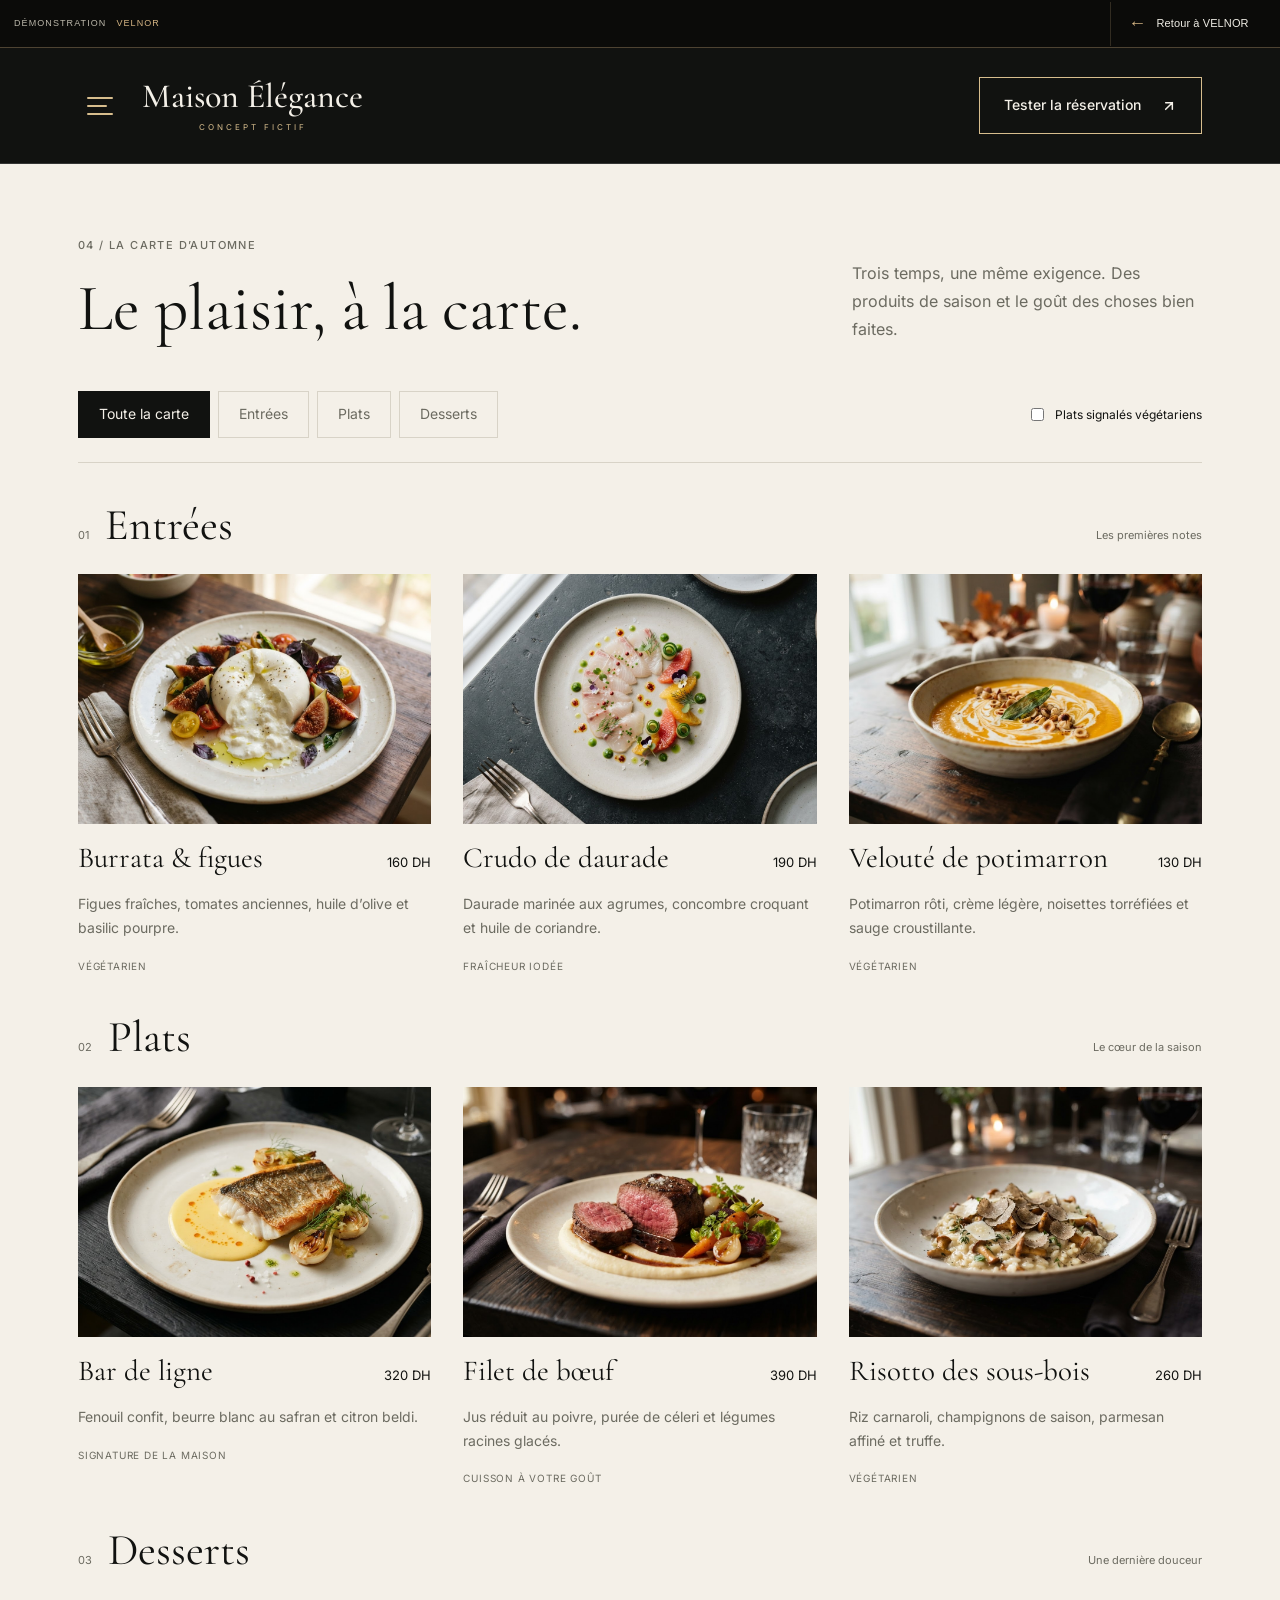
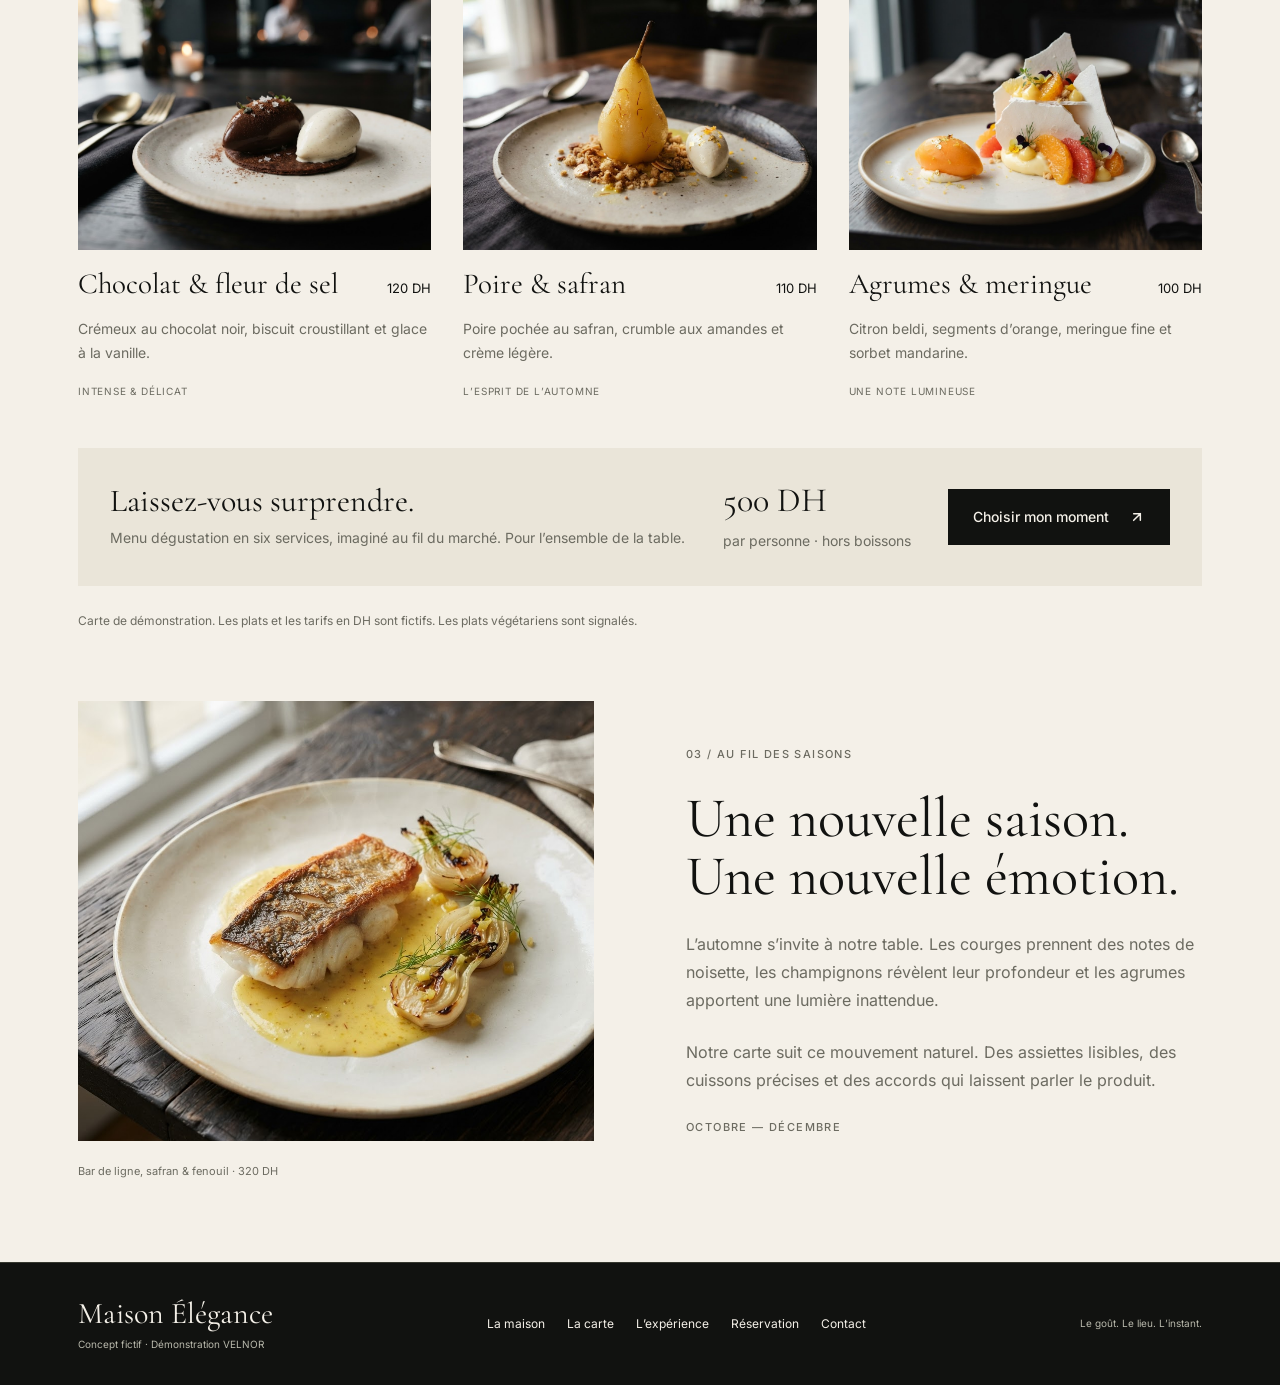
==== commit aa068e59: "Ajouter le retour à VELNOR sur toutes les pages de démonstration" ====
--- a/carte.html
+++ b/carte.html
@@ -1,2 +1,2 @@
 <!doctype html>
-<html lang="fr"><head><meta charset="UTF-8"><meta name="viewport" content="width=device-width, initial-scale=1"><meta name="robots" content="noindex"><meta name="theme-color" content="#111210"><meta name="description" content="Maison Élégance, concept fictif de restaurant gastronomique à Casablanca. Une démonstration VELNOR."><title>La carte · Maison Élégance</title><link rel="stylesheet" href="fonts.css"><link rel="stylesheet" href="style.css?v=20261017-1"><script src="app.js?v=20261017-1" defer></script></head><body class=""><a class="skip" href="#main">Aller au contenu</a><header class="header" data-node-id="4:5559"><div class="header-identity"><button class="menu-toggle" type="button" aria-label="Ouvrir le menu" aria-controls="site-menu" aria-expanded="false" aria-haspopup="dialog"><span class="menu-lines" aria-hidden="true"><span></span><span></span><span></span></span></button><a class="brand" href="index.html" aria-label="Maison Élégance, accueil"><span>Maison Élégance</span><small>CONCEPT FICTIF</small></a></div><nav class="nav" id="navigation" aria-label="Réservation"><a class="button outline" href="reservation.html">Tester la réservation<img src="assets/imgArrowUpRight.svg" alt="" width="16" height="16"></a></nav></header><main class="page" id="main"><div class="page-intro"><div><p class="eyebrow">04 / La carte d’automne</p><h1>Le plaisir, à la carte.</h1></div><p>Trois temps, une même exigence. Des produits de saison et le goût des choses bien faites.</p></div><div class="filters" role="group" aria-label="Filtrer la carte"><button class="filter" data-filter="all" aria-pressed="true">Toute la carte</button><button class="filter" data-filter="entrees" aria-pressed="false">Entrées</button><button class="filter" data-filter="plats" aria-pressed="false">Plats</button><button class="filter" data-filter="desserts" aria-pressed="false">Desserts</button><label><input type="checkbox" id="vegetarian"> Plats signalés végétariens</label></div><p class="sr-only" id="menu-status" aria-live="polite" style="position:absolute;width:1px;height:1px;overflow:hidden;clip-path:inset(50%)">9 plats affichés</p><p class="empty" id="empty-menu" hidden>Aucun plat signalé végétarien dans cette catégorie. Essayez une autre catégorie ou désactivez le filtre.</p><section class="menu-section" data-category="entrees" aria-label="Entrées"><div class="category-heading"><span>01</span><h2>Entrées</h2><small>Les premières notes</small></div><div class="dishes"><button class="dish" data-vegetarian="true" aria-label="Découvrir Burrata &amp; figues"><span class="dish-image"><img src="assets/imgPhotographieDuPlat.png" alt="Burrata &amp; figues" loading="lazy"><span>Découvrir ↗</span></span><span class="dish-heading"><span class="dish-name" role="heading" aria-level="3">Burrata &amp; figues</span><span class="price">160 DH</span></span><span class="dish-description">Figues fraîches, tomates anciennes, huile d’olive et basilic pourpre.</span><span class="tag">Végétarien</span></button><button class="dish" data-vegetarian="false" aria-label="Découvrir Crudo de daurade"><span class="dish-image"><img src="assets/imgPhotographieDuPlat1.png" alt="Crudo de daurade" loading="lazy"><span>Découvrir ↗</span></span><span class="dish-heading"><span class="dish-name" role="heading" aria-level="3">Crudo de daurade</span><span class="price">190 DH</span></span><span class="dish-description">Daurade marinée aux agrumes, concombre croquant et huile de coriandre.</span><span class="tag">Fraîcheur iodée</span></button><button class="dish" data-vegetarian="true" aria-label="Découvrir Velouté de potimarron"><span class="dish-image"><img src="assets/imgPhotographieDuPlat2.png" alt="Velouté de potimarron" loading="lazy"><span>Découvrir ↗</span></span><span class="dish-heading"><span class="dish-name" role="heading" aria-level="3">Velouté de potimarron</span><span class="price">130 DH</span></span><span class="dish-description">Potimarron rôti, crème légère, noisettes torréfiées et sauge croustillante.</span><span class="tag">Végétarien</span></button></div></section><section class="menu-section" data-category="plats" aria-label="Plats"><div class="category-heading"><span>02</span><h2>Plats</h2><small>Le cœur de la saison</small></div><div class="dishes"><button class="dish" data-vegetarian="false" aria-label="Découvrir Bar de ligne"><span class="dish-image"><img src="assets/imgPhotographieDuPlat3.png" alt="Bar de ligne" loading="lazy"><span>Découvrir ↗</span></span><span class="dish-heading"><span class="dish-name" role="heading" aria-level="3">Bar de ligne</span><span class="price">320 DH</span></span><span class="dish-description">Fenouil confit, beurre blanc au safran et citron beldi.</span><span class="tag">Signature de la maison</span></button><button class="dish" data-vegetarian="false" aria-label="Découvrir Filet de bœuf"><span class="dish-image"><img src="assets/imgPhotographieDuPlat4.png" alt="Filet de bœuf" loading="lazy"><span>Découvrir ↗</span></span><span class="dish-heading"><span class="dish-name" role="heading" aria-level="3">Filet de bœuf</span><span class="price">390 DH</span></span><span class="dish-description">Jus réduit au poivre, purée de céleri et légumes racines glacés.</span><span class="tag">Cuisson à votre goût</span></button><button class="dish" data-vegetarian="true" aria-label="Découvrir Risotto des sous-bois"><span class="dish-image"><img src="assets/imgPhotographieDuPlat5.png" alt="Risotto des sous-bois" loading="lazy"><span>Découvrir ↗</span></span><span class="dish-heading"><span class="dish-name" role="heading" aria-level="3">Risotto des sous-bois</span><span class="price">260 DH</span></span><span class="dish-description">Riz carnaroli, champignons de saison, parmesan affiné et truffe.</span><span class="tag">Végétarien</span></button></div></section><section class="menu-section" data-category="desserts" aria-label="Desserts"><div class="category-heading"><span>03</span><h2>Desserts</h2><small>Une dernière douceur</small></div><div class="dishes"><button class="dish" data-vegetarian="false" aria-label="Découvrir Chocolat &amp; fleur de sel"><span class="dish-image"><img src="assets/imgPhotographieDuPlat6.png" alt="Chocolat &amp; fleur de sel" loading="lazy"><span>Découvrir ↗</span></span><span class="dish-heading"><span class="dish-name" role="heading" aria-level="3">Chocolat &amp; fleur de sel</span><span class="price">120 DH</span></span><span class="dish-description">Crémeux au chocolat noir, biscuit croustillant et glace à la vanille.</span><span class="tag">Intense & délicat</span></button><button class="dish" data-vegetarian="false" aria-label="Découvrir Poire &amp; safran"><span class="dish-image"><img src="assets/imgPhotographieDuPlat7.png" alt="Poire &amp; safran" loading="lazy"><span>Découvrir ↗</span></span><span class="dish-heading"><span class="dish-name" role="heading" aria-level="3">Poire &amp; safran</span><span class="price">110 DH</span></span><span class="dish-description">Poire pochée au safran, crumble aux amandes et crème légère.</span><span class="tag">L’esprit de l’automne</span></button><button class="dish" data-vegetarian="false" aria-label="Découvrir Agrumes &amp; meringue"><span class="dish-image"><img src="assets/imgPhotographieDuPlat8.png" alt="Agrumes &amp; meringue" loading="lazy"><span>Découvrir ↗</span></span><span class="dish-heading"><span class="dish-name" role="heading" aria-level="3">Agrumes &amp; meringue</span><span class="price">100 DH</span></span><span class="dish-description">Citron beldi, segments d’orange, meringue fine et sorbet mandarine.</span><span class="tag">Une note lumineuse</span></button></div></section><section class="tasting"><div><h2 style="font-size:32px">Laissez-vous surprendre.</h2><p>Menu dégustation en six services, imaginé au fil du marché. Pour l’ensemble de la table.</p></div><div><span class="tasting-price">500 DH</span><p>par personne · hors boissons</p></div><a class="button ink" href="reservation.html">Choisir mon moment<img src="assets/imgArrowUpRight.svg" alt="" width="16" height="16"></a></section><p class="menu-note">Carte de démonstration. Les plats et les tarifs en DH sont fictifs. Les plats végétariens sont signalés.</p><section class="split season"><figure style="margin:0"><img class="portrait" src="assets/imgBarEtFenouil.png" alt="Bar de ligne servi avec fenouil confit et beurre blanc au safran" loading="lazy"><figcaption class="caption">Bar de ligne, safran & fenouil · 320 DH</figcaption></figure><div class="editorial"><p class="eyebrow">03 / Au fil des saisons</p><h2>Une nouvelle saison. Une nouvelle émotion.</h2><p>L’automne s’invite à notre table. Les courges prennent des notes de noisette, les champignons révèlent leur profondeur et les agrumes apportent une lumière inattendue.</p><p>Notre carte suit ce mouvement naturel. Des assiettes lisibles, des cuissons précises et des accords qui laissent parler le produit.</p><p class="eyebrow">Octobre — Décembre</p></div></section></main><dialog id="dish-dialog" aria-labelledby="dish-title"><button class="dialog-close" aria-label="Fermer le détail du plat">×</button><img class="dialog-photo" alt=""><div class="dialog-content"><p class="tag"></p><div class="dish-heading"><h2 id="dish-title"></h2><span class="dialog-price price"></span></div><p class="dialog-description"></p><p class="form-info">Les ingrédients présentés ne constituent pas une liste exhaustive des allergènes.</p><a class="button ink" href="reservation.html">Tester la réservation<img src="assets/imgArrowUpRight.svg" alt="" width="16" height="16"></a></div></dialog><footer class="footer"><div><a class="footer-brand" href="index.html">Maison Élégance</a><p class="copyright">Concept fictif · Démonstration VELNOR</p></div><nav class="footer-links" aria-label="Navigation de pied de page"><a href="maison.html">La maison</a><a href="carte.html">La carte</a><a href="experience.html">L’expérience</a><a href="reservation.html">Réservation</a><a href="contact.html">Contact</a></nav><p>Le goût. Le lieu. L’instant.</p></footer><dialog class="navigation-drawer" id="site-menu" aria-label="Menu Maison Élégance"><div class="drawer-top"><button class="drawer-close" type="button" aria-label="Fermer le menu" autofocus><span class="menu-lines is-cross" aria-hidden="true"><span></span><span></span><span></span></span></button><span class="drawer-heading">Maison Élégance<small>CONCEPT FICTIF</small></span></div><div class="drawer-content"><p class="eyebrow">Explorez la maison</p><nav class="drawer-links" aria-label="Toutes les pages"><a href="index.html"><span class="drawer-number" aria-hidden="true">01</span><span>Accueil</span><span class="drawer-link-arrow" aria-hidden="true">↗</span></a><a href="maison.html"><span class="drawer-number" aria-hidden="true">02</span><span>La maison</span><span class="drawer-link-arrow" aria-hidden="true">↗</span></a><a href="carte.html" aria-current="page"><span class="drawer-number" aria-hidden="true">03</span><span>La carte</span><span class="drawer-link-arrow" aria-hidden="true">↗</span></a><a href="experience.html"><span class="drawer-number" aria-hidden="true">04</span><span>L’expérience</span><span class="drawer-link-arrow" aria-hidden="true">↗</span></a><a href="reservation.html"><span class="drawer-number" aria-hidden="true">05</span><span>Réservation</span><span class="drawer-link-arrow" aria-hidden="true">↗</span></a><a href="contact.html"><span class="drawer-number" aria-hidden="true">06</span><span>Contact</span><span class="drawer-link-arrow" aria-hidden="true">↗</span></a></nav><div class="drawer-signature"><span>MÉ</span><p>Le goût. Le lieu. L’instant.</p><small>GASTRONOMIE CONTEMPORAINE</small></div></div></dialog></body></html>+<html lang="fr"><head><meta charset="UTF-8"><meta name="viewport" content="width=device-width, initial-scale=1"><meta name="robots" content="noindex"><meta name="theme-color" content="#111210"><meta name="description" content="Maison Élégance, concept fictif de restaurant gastronomique à Casablanca. Une démonstration VELNOR."><title>La carte · Maison Élégance</title><link rel="stylesheet" href="fonts.css"><link rel="stylesheet" href="style.css?v=20261017-1"><script src="app.js?v=20261017-1" defer></script><link rel="stylesheet" href="demo-return.css?v=20261108-1"></head><body class="velnor-demo" data-demo="maison-elegance"><aside class="velnor-demo-bar" aria-label="Démonstration VELNOR"><span class="velnor-demo-label">Démonstration <b>VELNOR</b></span><a class="velnor-demo-back" href="https://wearevelnor.pages.dev/projets/maison-elegance/" aria-label="Retour à VELNOR — Projet Maison Élégance"><span aria-hidden="true">←</span> Retour à VELNOR</a></aside><a class="skip" href="#main">Aller au contenu</a><header class="header" data-node-id="4:5559"><div class="header-identity"><button class="menu-toggle" type="button" aria-label="Ouvrir le menu" aria-controls="site-menu" aria-expanded="false" aria-haspopup="dialog"><span class="menu-lines" aria-hidden="true"><span></span><span></span><span></span></span></button><a class="brand" href="index.html" aria-label="Maison Élégance, accueil"><span>Maison Élégance</span><small>CONCEPT FICTIF</small></a></div><nav class="nav" id="navigation" aria-label="Réservation"><a class="button outline" href="reservation.html">Tester la réservation<img src="assets/imgArrowUpRight.svg" alt="" width="16" height="16"></a></nav></header><main class="page" id="main"><div class="page-intro"><div><p class="eyebrow">04 / La carte d’automne</p><h1>Le plaisir, à la carte.</h1></div><p>Trois temps, une même exigence. Des produits de saison et le goût des choses bien faites.</p></div><div class="filters" role="group" aria-label="Filtrer la carte"><button class="filter" data-filter="all" aria-pressed="true">Toute la carte</button><button class="filter" data-filter="entrees" aria-pressed="false">Entrées</button><button class="filter" data-filter="plats" aria-pressed="false">Plats</button><button class="filter" data-filter="desserts" aria-pressed="false">Desserts</button><label><input type="checkbox" id="vegetarian"> Plats signalés végétariens</label></div><p class="sr-only" id="menu-status" aria-live="polite" style="position:absolute;width:1px;height:1px;overflow:hidden;clip-path:inset(50%)">9 plats affichés</p><p class="empty" id="empty-menu" hidden>Aucun plat signalé végétarien dans cette catégorie. Essayez une autre catégorie ou désactivez le filtre.</p><section class="menu-section" data-category="entrees" aria-label="Entrées"><div class="category-heading"><span>01</span><h2>Entrées</h2><small>Les premières notes</small></div><div class="dishes"><button class="dish" data-vegetarian="true" aria-label="Découvrir Burrata &amp; figues"><span class="dish-image"><img src="assets/imgPhotographieDuPlat.png" alt="Burrata &amp; figues" loading="lazy"><span>Découvrir ↗</span></span><span class="dish-heading"><span class="dish-name" role="heading" aria-level="3">Burrata &amp; figues</span><span class="price">160 DH</span></span><span class="dish-description">Figues fraîches, tomates anciennes, huile d’olive et basilic pourpre.</span><span class="tag">Végétarien</span></button><button class="dish" data-vegetarian="false" aria-label="Découvrir Crudo de daurade"><span class="dish-image"><img src="assets/imgPhotographieDuPlat1.png" alt="Crudo de daurade" loading="lazy"><span>Découvrir ↗</span></span><span class="dish-heading"><span class="dish-name" role="heading" aria-level="3">Crudo de daurade</span><span class="price">190 DH</span></span><span class="dish-description">Daurade marinée aux agrumes, concombre croquant et huile de coriandre.</span><span class="tag">Fraîcheur iodée</span></button><button class="dish" data-vegetarian="true" aria-label="Découvrir Velouté de potimarron"><span class="dish-image"><img src="assets/imgPhotographieDuPlat2.png" alt="Velouté de potimarron" loading="lazy"><span>Découvrir ↗</span></span><span class="dish-heading"><span class="dish-name" role="heading" aria-level="3">Velouté de potimarron</span><span class="price">130 DH</span></span><span class="dish-description">Potimarron rôti, crème légère, noisettes torréfiées et sauge croustillante.</span><span class="tag">Végétarien</span></button></div></section><section class="menu-section" data-category="plats" aria-label="Plats"><div class="category-heading"><span>02</span><h2>Plats</h2><small>Le cœur de la saison</small></div><div class="dishes"><button class="dish" data-vegetarian="false" aria-label="Découvrir Bar de ligne"><span class="dish-image"><img src="assets/imgPhotographieDuPlat3.png" alt="Bar de ligne" loading="lazy"><span>Découvrir ↗</span></span><span class="dish-heading"><span class="dish-name" role="heading" aria-level="3">Bar de ligne</span><span class="price">320 DH</span></span><span class="dish-description">Fenouil confit, beurre blanc au safran et citron beldi.</span><span class="tag">Signature de la maison</span></button><button class="dish" data-vegetarian="false" aria-label="Découvrir Filet de bœuf"><span class="dish-image"><img src="assets/imgPhotographieDuPlat4.png" alt="Filet de bœuf" loading="lazy"><span>Découvrir ↗</span></span><span class="dish-heading"><span class="dish-name" role="heading" aria-level="3">Filet de bœuf</span><span class="price">390 DH</span></span><span class="dish-description">Jus réduit au poivre, purée de céleri et légumes racines glacés.</span><span class="tag">Cuisson à votre goût</span></button><button class="dish" data-vegetarian="true" aria-label="Découvrir Risotto des sous-bois"><span class="dish-image"><img src="assets/imgPhotographieDuPlat5.png" alt="Risotto des sous-bois" loading="lazy"><span>Découvrir ↗</span></span><span class="dish-heading"><span class="dish-name" role="heading" aria-level="3">Risotto des sous-bois</span><span class="price">260 DH</span></span><span class="dish-description">Riz carnaroli, champignons de saison, parmesan affiné et truffe.</span><span class="tag">Végétarien</span></button></div></section><section class="menu-section" data-category="desserts" aria-label="Desserts"><div class="category-heading"><span>03</span><h2>Desserts</h2><small>Une dernière douceur</small></div><div class="dishes"><button class="dish" data-vegetarian="false" aria-label="Découvrir Chocolat &amp; fleur de sel"><span class="dish-image"><img src="assets/imgPhotographieDuPlat6.png" alt="Chocolat &amp; fleur de sel" loading="lazy"><span>Découvrir ↗</span></span><span class="dish-heading"><span class="dish-name" role="heading" aria-level="3">Chocolat &amp; fleur de sel</span><span class="price">120 DH</span></span><span class="dish-description">Crémeux au chocolat noir, biscuit croustillant et glace à la vanille.</span><span class="tag">Intense & délicat</span></button><button class="dish" data-vegetarian="false" aria-label="Découvrir Poire &amp; safran"><span class="dish-image"><img src="assets/imgPhotographieDuPlat7.png" alt="Poire &amp; safran" loading="lazy"><span>Découvrir ↗</span></span><span class="dish-heading"><span class="dish-name" role="heading" aria-level="3">Poire &amp; safran</span><span class="price">110 DH</span></span><span class="dish-description">Poire pochée au safran, crumble aux amandes et crème légère.</span><span class="tag">L’esprit de l’automne</span></button><button class="dish" data-vegetarian="false" aria-label="Découvrir Agrumes &amp; meringue"><span class="dish-image"><img src="assets/imgPhotographieDuPlat8.png" alt="Agrumes &amp; meringue" loading="lazy"><span>Découvrir ↗</span></span><span class="dish-heading"><span class="dish-name" role="heading" aria-level="3">Agrumes &amp; meringue</span><span class="price">100 DH</span></span><span class="dish-description">Citron beldi, segments d’orange, meringue fine et sorbet mandarine.</span><span class="tag">Une note lumineuse</span></button></div></section><section class="tasting"><div><h2 style="font-size:32px">Laissez-vous surprendre.</h2><p>Menu dégustation en six services, imaginé au fil du marché. Pour l’ensemble de la table.</p></div><div><span class="tasting-price">500 DH</span><p>par personne · hors boissons</p></div><a class="button ink" href="reservation.html">Choisir mon moment<img src="assets/imgArrowUpRight.svg" alt="" width="16" height="16"></a></section><p class="menu-note">Carte de démonstration. Les plats et les tarifs en DH sont fictifs. Les plats végétariens sont signalés.</p><section class="split season"><figure style="margin:0"><img class="portrait" src="assets/imgBarEtFenouil.png" alt="Bar de ligne servi avec fenouil confit et beurre blanc au safran" loading="lazy"><figcaption class="caption">Bar de ligne, safran & fenouil · 320 DH</figcaption></figure><div class="editorial"><p class="eyebrow">03 / Au fil des saisons</p><h2>Une nouvelle saison. Une nouvelle émotion.</h2><p>L’automne s’invite à notre table. Les courges prennent des notes de noisette, les champignons révèlent leur profondeur et les agrumes apportent une lumière inattendue.</p><p>Notre carte suit ce mouvement naturel. Des assiettes lisibles, des cuissons précises et des accords qui laissent parler le produit.</p><p class="eyebrow">Octobre — Décembre</p></div></section></main><dialog id="dish-dialog" aria-labelledby="dish-title"><button class="dialog-close" aria-label="Fermer le détail du plat">×</button><img class="dialog-photo" alt=""><div class="dialog-content"><p class="tag"></p><div class="dish-heading"><h2 id="dish-title"></h2><span class="dialog-price price"></span></div><p class="dialog-description"></p><p class="form-info">Les ingrédients présentés ne constituent pas une liste exhaustive des allergènes.</p><a class="button ink" href="reservation.html">Tester la réservation<img src="assets/imgArrowUpRight.svg" alt="" width="16" height="16"></a></div></dialog><footer class="footer"><div><a class="footer-brand" href="index.html">Maison Élégance</a><p class="copyright">Concept fictif · Démonstration VELNOR</p></div><nav class="footer-links" aria-label="Navigation de pied de page"><a href="maison.html">La maison</a><a href="carte.html">La carte</a><a href="experience.html">L’expérience</a><a href="reservation.html">Réservation</a><a href="contact.html">Contact</a></nav><p>Le goût. Le lieu. L’instant.</p></footer><dialog class="navigation-drawer" id="site-menu" aria-label="Menu Maison Élégance"><div class="drawer-top"><button class="drawer-close" type="button" aria-label="Fermer le menu" autofocus><span class="menu-lines is-cross" aria-hidden="true"><span></span><span></span><span></span></span></button><span class="drawer-heading">Maison Élégance<small>CONCEPT FICTIF</small></span></div><div class="drawer-content"><p class="eyebrow">Explorez la maison</p><nav class="drawer-links" aria-label="Toutes les pages"><a href="index.html"><span class="drawer-number" aria-hidden="true">01</span><span>Accueil</span><span class="drawer-link-arrow" aria-hidden="true">↗</span></a><a href="maison.html"><span class="drawer-number" aria-hidden="true">02</span><span>La maison</span><span class="drawer-link-arrow" aria-hidden="true">↗</span></a><a href="carte.html" aria-current="page"><span class="drawer-number" aria-hidden="true">03</span><span>La carte</span><span class="drawer-link-arrow" aria-hidden="true">↗</span></a><a href="experience.html"><span class="drawer-number" aria-hidden="true">04</span><span>L’expérience</span><span class="drawer-link-arrow" aria-hidden="true">↗</span></a><a href="reservation.html"><span class="drawer-number" aria-hidden="true">05</span><span>Réservation</span><span class="drawer-link-arrow" aria-hidden="true">↗</span></a><a href="contact.html"><span class="drawer-number" aria-hidden="true">06</span><span>Contact</span><span class="drawer-link-arrow" aria-hidden="true">↗</span></a></nav><div class="drawer-signature"><span>MÉ</span><p>Le goût. Le lieu. L’instant.</p><small>GASTRONOMIE CONTEMPORAINE</small></div></div></dialog></body></html>
--- a/demo-return.css
+++ b/demo-return.css
@@ -0,0 +1,24 @@
+/* A reserved top strip keeps the portfolio exit clear of each demonstration. */
+:root{--velnor-demo-bar-height:calc(48px + env(safe-area-inset-top,0px))}
+body.velnor-demo{padding-top:var(--velnor-demo-bar-height)}
+.velnor-demo-bar,.velnor-demo-bar *{box-sizing:border-box}
+.velnor-demo-bar{position:fixed;inset:0 0 auto;z-index:3000;display:flex;align-items:center;justify-content:space-between;gap:12px;height:var(--velnor-demo-bar-height);padding:env(safe-area-inset-top,0px) max(14px,env(safe-area-inset-right,0px)) 0 max(14px,env(safe-area-inset-left,0px));border-bottom:1px solid #d4b48355;background:#0b0b09;color:#efede5;font:11px/1.3 Arial,Helvetica,sans-serif;text-shadow:none}
+.velnor-demo-label{display:flex;align-items:center;gap:10px;white-space:nowrap;font-size:9px;letter-spacing:.12em;text-transform:uppercase;color:#bcb8ab}
+.velnor-demo-label b{font-weight:500;color:#d4b483}
+.velnor-demo-bar .velnor-demo-back{display:inline-flex;align-items:center;justify-content:center;gap:10px;min-height:44px;min-width:156px;padding:0 12px;border:0;border-left:1px solid #d4b48333;border-radius:0;background:transparent;color:#efede5;font:11px/1.3 Arial,Helvetica,sans-serif;letter-spacing:.01em;text-decoration:none;white-space:nowrap;transition:background .18s,color .18s}
+.velnor-demo-back>span{font-size:18px;color:#d4b483}
+.velnor-demo-bar .velnor-demo-back:hover{background:#d4b48318;color:#e9d2af}
+.velnor-demo-bar .velnor-demo-back:focus-visible{outline:2px solid #d4b483;outline-offset:-3px;background:#d4b48318}
+.velnor-demo .skip:focus,.velnor-demo .skip-link:focus{top:calc(var(--velnor-demo-bar-height) + 8px);z-index:3100}
+/* Atelier uses fixed headers, an opening curtain and an immersive home. */
+.velnor-demo[data-demo="atelier-souissi"] .header,
+.velnor-demo[data-demo="atelier-souissi"] .menu,
+.velnor-demo[data-demo="atelier-souissi"] .opening,
+.velnor-demo[data-demo="atelier-souissi"] .route-transition{top:var(--velnor-demo-bar-height)}
+.velnor-demo[data-demo="atelier-souissi"] .home-experience{height:calc(100svh - var(--velnor-demo-bar-height));min-height:0}
+/* Zahrawi's header remains sticky beneath the reserved strip. */
+.velnor-demo[data-demo="azzahrawi"] .site-header{top:var(--velnor-demo-bar-height)}
+/* Maison's header stays in the normal page flow. */
+.velnor-demo[data-demo="maison-elegance"] .hero{min-height:calc(100svh - var(--velnor-demo-bar-height))}
+@media(max-width:600px){.velnor-demo-label{gap:6px;font-size:8px;letter-spacing:.06em}.velnor-demo-label b{display:none}.velnor-demo-bar .velnor-demo-back{min-width:150px;padding-inline:9px;font-size:10px}}
+@media(prefers-reduced-motion:reduce){.velnor-demo-bar .velnor-demo-back{transition:none}}
